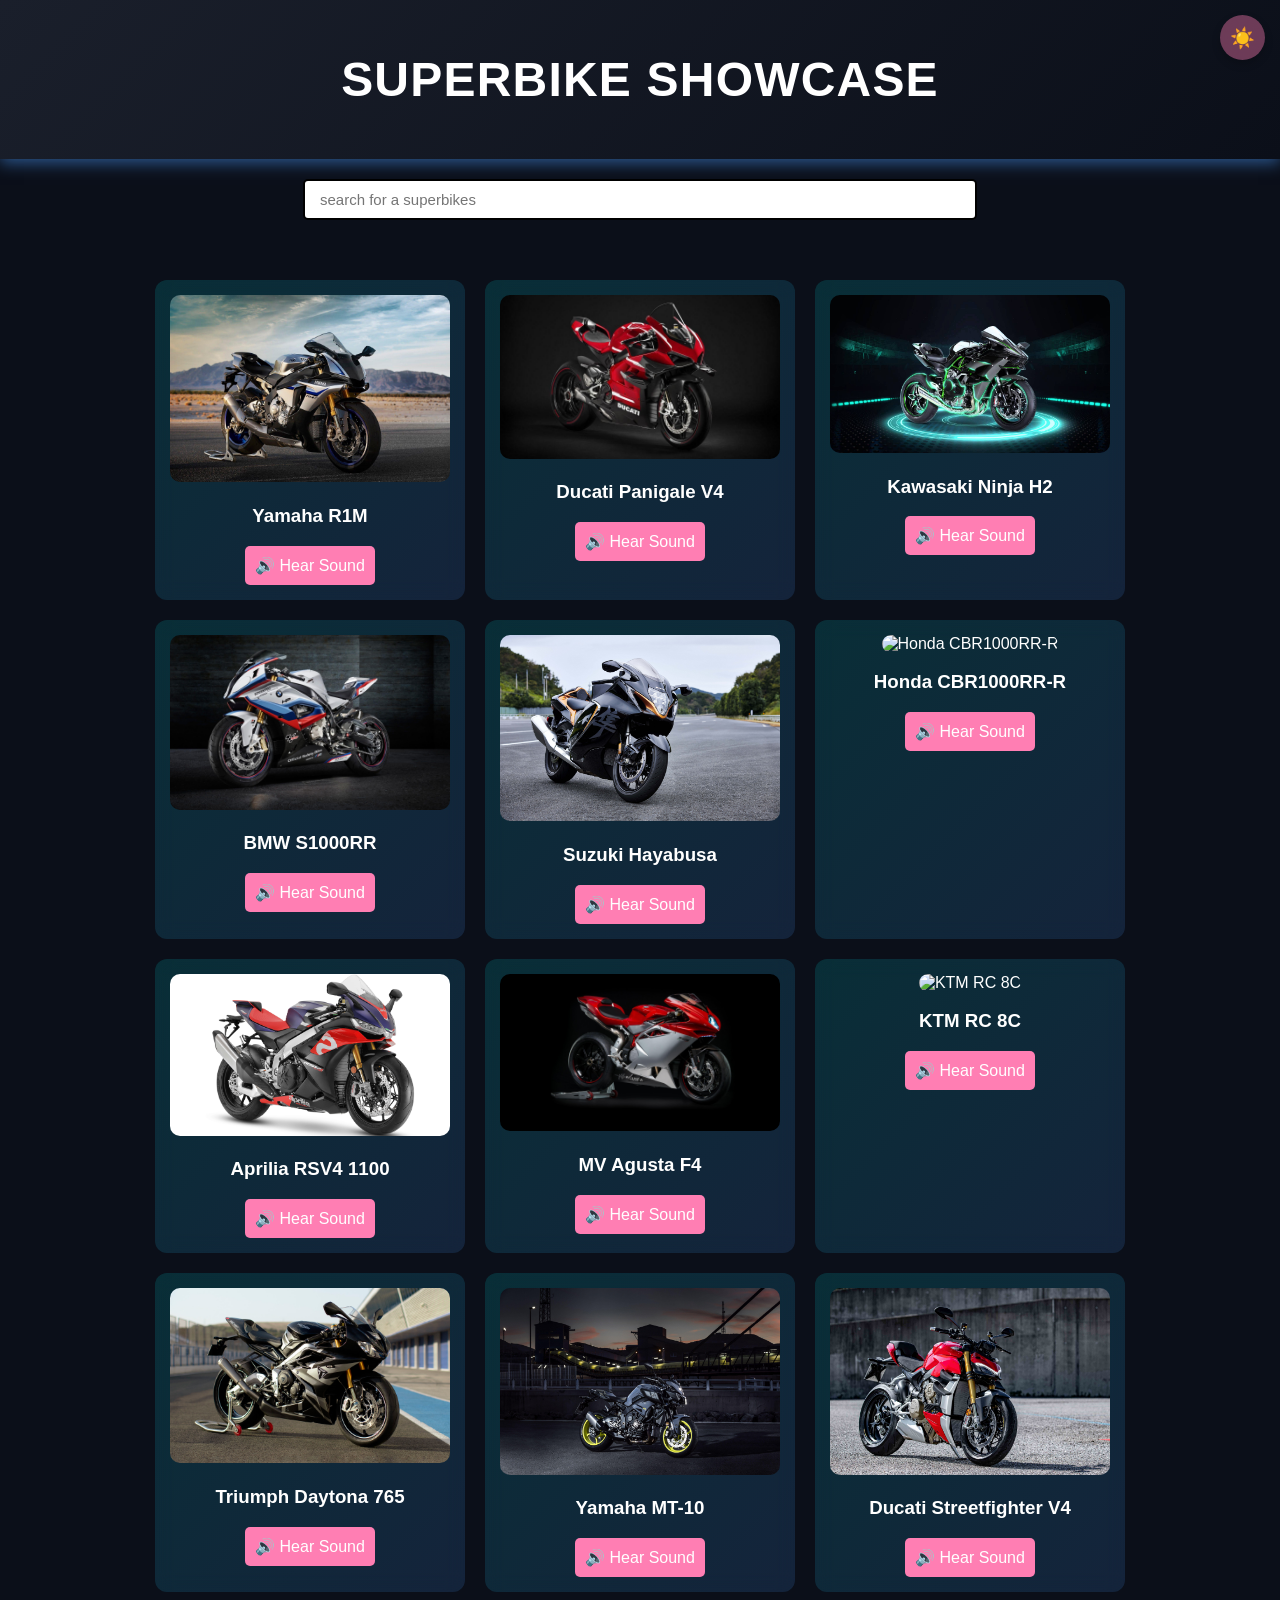
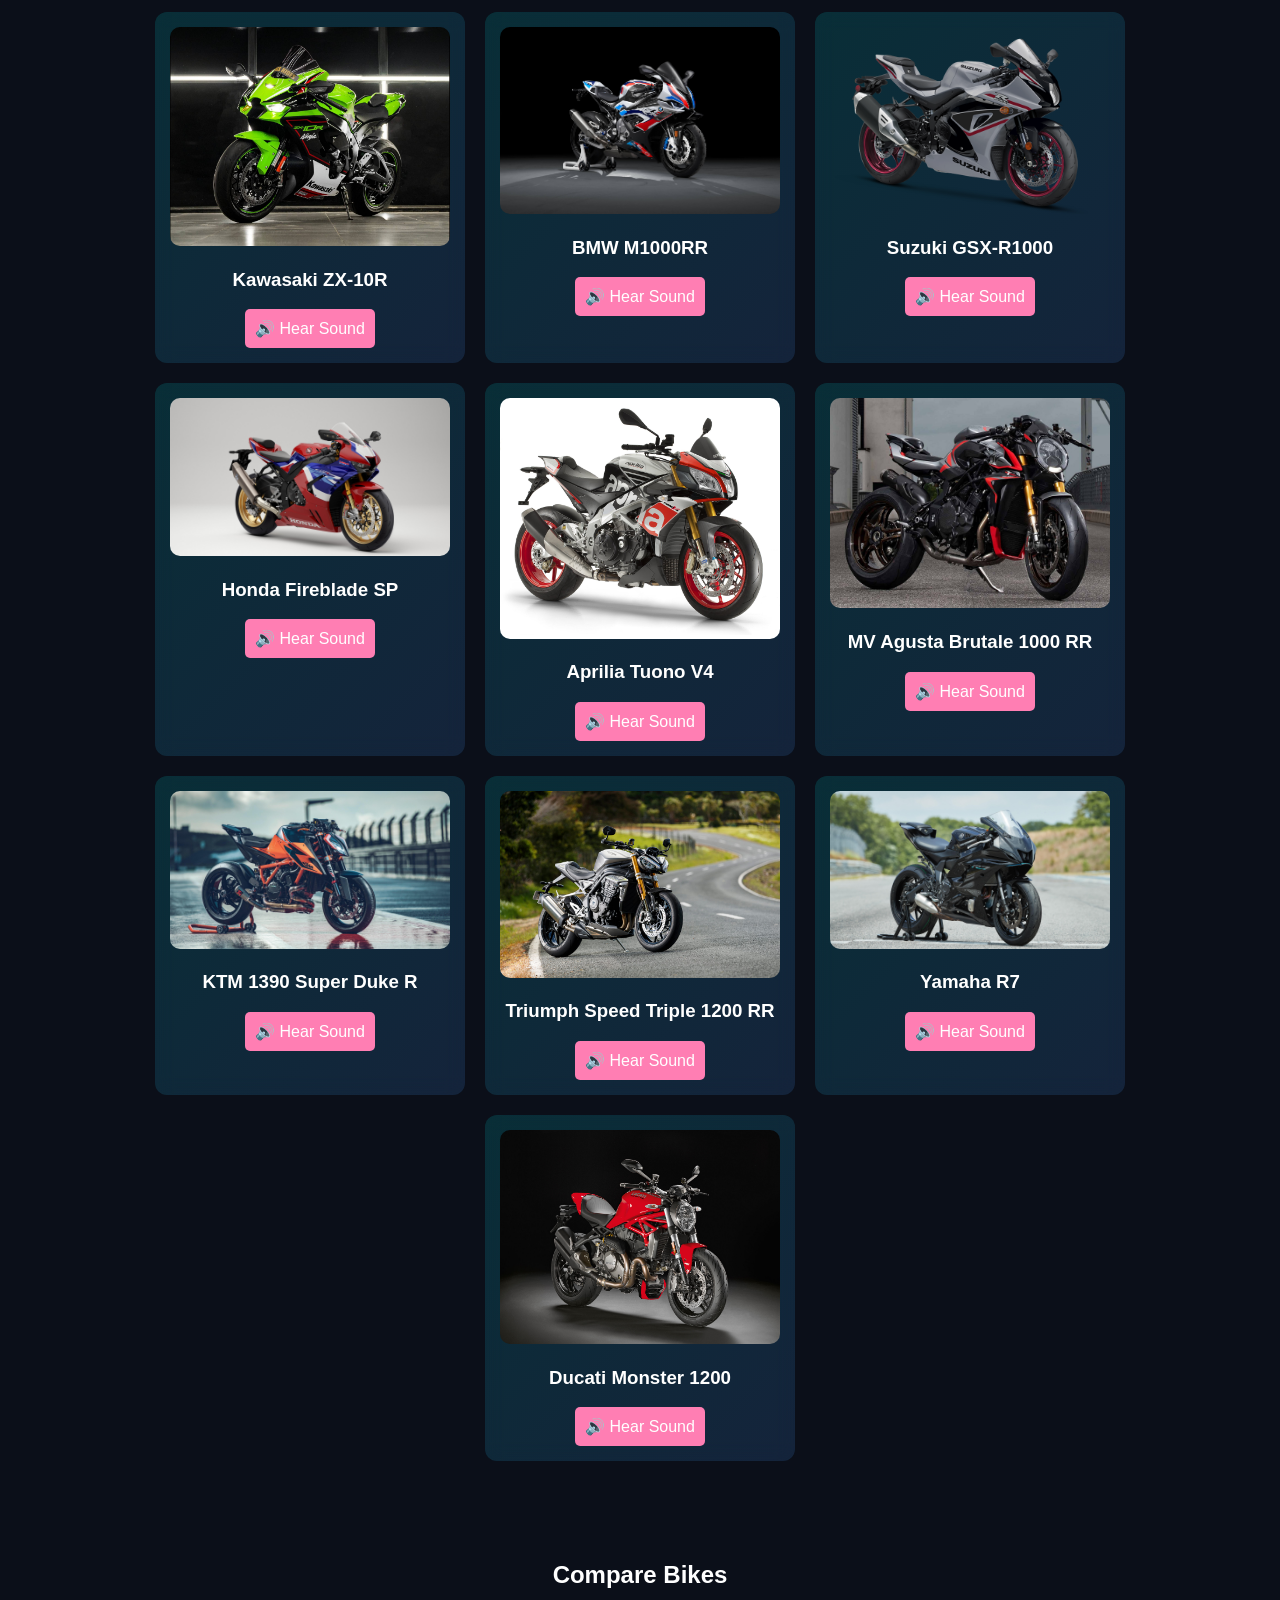
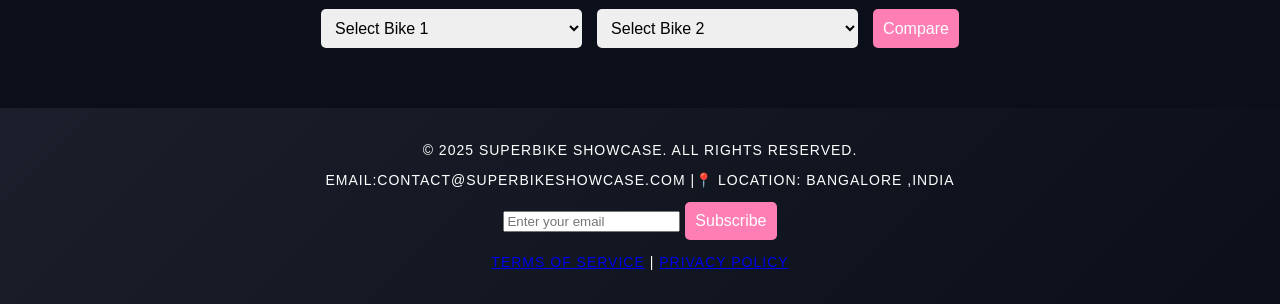
==== index.html @ 5e9577c3 "Rename port.html to index.html" ====
<!DOCTYPE html>
<html lang="en">

<head>
    <meta charset="UTF-8" />
    <meta name="viewport" content="width=device-width, initial-scale=1.0" />
    <title>Superbike Showcase</title>
    <link rel="stylesheet" href="port.css" />
</head>

<body>
    <header>
        <h1>Superbike Showcase</h1>
        <button id="theme-toggle">☀️</button>
        <!-- <button id="theme-toggle">Toggle Theme</button> -->
    </header>
    <section class="search-bar">
        <input type="text" id="searchInput" placeholder="search for a superbikes" onkeyup="searchBikes()">
    </section>

    <section class="grid">
        <div class="bike-card" onclick="showDetails('Yamaha R1M', '1000cc, 200HP, 299km/h')">
            <img src="R1M.jpg" alt="Yamaha R1" />
            <h3>Yamaha R1M</h3>
            <button onclick="playSound(event, 'sounds/yamaha_r1m_sound.mp3')">🔊 Hear Sound</button>
        </div>

        <div class="bike-card" onclick="showDetails('Ducati Panigale V4', '1103cc, 214HP, 310km/h')">
            <img src="V4.jpg" alt="Ducati Panigale V4" />
            <h3>Ducati Panigale V4</h3>
            <button onclick="playSound(event, 'sounds/Ducati Panigale V4 Sound.mp3')">🔊 Hear Sound</button>
        </div>
        
        <div class="bike-card" onclick="showDetails('Kawasaki Ninja H2', '998cc, 231HP, 337km/h')">
            <img src="H2.jpg" alt="Kawasaki Ninja H2" />
            <h3>Kawasaki Ninja H2</h3>
            <button onclick="playSound(event, 'sounds/Ninja H2 Cold Start.mp3')">🔊 Hear Sound</button>
        </div>
        
        <div class="bike-card" onclick="showDetails('BMW S1000RR', '999cc, 205HP, 303km/h')">
            <img src="s1000rr.jpg" alt="BMW S1000RR" />
            <h3>BMW S1000RR</h3>
            <button onclick="playSound(event, 'sounds/s1000rr.mp3')">🔊 Hear Sound</button>
        </div>
        
        <div class="bike-card" onclick="showDetails('Suzuki Hayabusa', '1340cc, 187HP, 312km/h')">
            <img src="BUSA.jpg" alt="Suzuki Hayabusa" />
            <h3>Suzuki Hayabusa</h3>
            <button onclick="playSound(event, 'sounds/hayabusa_roli.mp3')">🔊 Hear Sound</button>
        </div>

        <!-- Additional Superbikes -->
        <div class="bike-card" onclick="showDetails('Honda CBR1000RR-R', '999cc, 217HP, 299km/h')">
            <img src="Honda CBR1000RR-R.jpg" alt="Honda CBR1000RR-R" />
            <h3>Honda CBR1000RR-R</h3>
            <button onclick="playSound(event, 'sounds/CBR1000RRR.mp3')">🔊 Hear Sound</button>
        </div>
        
        <div class="bike-card" onclick="showDetails('Aprilia RSV4 1100', '1099cc, 217HP, 305km/h')">
            <img src="Aprilia RSV4 1100.jpg" alt="Aprilia RSV4 1100" />
            <h3>Aprilia RSV4 1100</h3>
            <button onclick="playSound(event, 'sounds/RSV4.mp3')">🔊 Hear Sound</button>
        </div>
        
        <div class="bike-card" onclick="showDetails('MV Agusta F4', '998cc, 212HP, 312km/h')">
            <img src="MV Agusta F4.jpg" alt="MV Agusta F4" />
            <h3>MV Agusta F4</h3>
            <button onclick="playSound(event, 'sounds/MV AGUSTA F4.mp3')">🔊 Hear Sound</button>
        </div>
        
        <div class="bike-card" onclick="showDetails('KTM RC 8C', '889cc, 135HP, 290km/h')">
            <img src="KTM RC 8C.jpg" alt="KTM RC 8C" />
            <h3>KTM RC 8C</h3>
            <button onclick="playSound(event, 'sounds/RC 8c.mp3')">🔊 Hear Sound</button>
        </div>
        
        <div class="bike-card" onclick="showDetails('Triumph Daytona 765', '765cc, 130HP, 265km/h')">
            <img src="Triumph Daytona 765.jpg" alt="Triumph Daytona 765" />
            <h3>Triumph Daytona 765</h3>
            <button onclick="playSound(event, 'sounds/daytona.mp3')">🔊 Hear Sound</button>
        </div>
        
        <div class="bike-card" onclick="showDetails('Yamaha MT-10', '998cc, 160HP, 245km/h')">
            <img src="Yamaha MT-10.jpg" alt="Yamaha MT-10" />
            <h3>Yamaha MT-10</h3>
            <button onclick="playSound(event, 'sounds/MT10.mp3')">🔊 Hear Sound</button>
        </div>
        
        <div class="bike-card" onclick="showDetails('Ducati Streetfighter V4', '1103cc, 208HP, 299km/h')">
            <img src="Ducati Streetfighter V4.jpg" alt="Ducati Streetfighter V4" />
            <h3>Ducati Streetfighter V4</h3>
            <button onclick="playSound(event, 'sounds/Ducati v4.mp3')">🔊 Hear Sound</button>
        </div>
        
        <div class="bike-card" onclick="showDetails('Kawasaki ZX-10R', '998cc, 203HP, 299km/h')">
            <img src="Kawasaki ZX-10R.jpg" alt="Kawasaki ZX-10R" />
            <h3>Kawasaki ZX-10R</h3>
            <button onclick="playSound(event, 'sounds/zx10r.mp3')">🔊 Hear Sound</button>
        </div>
        
        <div class="bike-card" onclick="showDetails('BMW M1000RR', '999cc, 212HP, 306km/h')">
            <img src="BMW M1000RR.jpg" alt="BMW M1000RR" />
            <h3>BMW M1000RR</h3>
            <button onclick="playSound(event, 'sounds/M1000rr.mp3')">🔊 Hear Sound</button>
        </div>
        
        <div class="bike-card" onclick="showDetails('Suzuki GSX-R1000', '999cc, 199HP, 300km/h')">
            <img src="Suzuki GSX-R1000.jpg" alt="Suzuki GSX-R1000" />
            <h3>Suzuki GSX-R1000</h3>
            <button onclick="playSound(event, 'sounds/GSXR-1000.mp3')">🔊 Hear Sound</button>
        </div>
        
        <div class="bike-card" onclick="showDetails('Honda Fireblade SP', '999cc, 214HP, 299km/h')">
            <img src="Honda Fireblade SP.jpg" alt="Honda Fireblade SP" />
            <h3>Honda Fireblade SP</h3>
            <button onclick="playSound(event, 'sounds/Sp.mp3')">🔊 Hear Sound</button>
        </div>
        
        <div class="bike-card" onclick="showDetails('Aprilia Tuono V4', '1077cc, 175HP, 280km/h')">
            <img src="Aprilia Tuono V4.jpg" alt="Aprilia Tuono V4" />
            <h3>Aprilia Tuono V4</h3>
            <button onclick="playSound(event, 'sounds/tuono v4.mp3')">🔊 Hear Sound</button>
        </div>
        
        <div class="bike-card" onclick="showDetails('MV Agusta Brutale 1000 RR', '998cc, 208HP, 305km/h')">
            <img src="MV Agusta Brutale 1000 RR.jpg" alt="MV Agusta Brutale 1000 RR" />
            <h3>MV Agusta Brutale 1000 RR</h3>
            <button onclick="playSound(event, 'sounds/MV Agusta Brutale 1000RR.mp3')">🔊 Hear Sound</button>
        </div>
        
        <div class="bike-card" onclick="showDetails('KTM 1390 Super Duke R', '1301cc, 180HP, 289km/h')">
            <img src="KTM 1290 Super Duke R.jpg" alt="KTM 1290 Super Duke R" />
            <h3>KTM 1390 Super Duke R</h3>
            <button onclick="playSound(event, 'sounds/super Duke 1390.mp3')">🔊 Hear Sound</button>
        </div>
        
        <div class="bike-card" onclick="showDetails('Triumph Speed Triple 1200 RR', '1160cc, 178HP, 270km/h')">
            <img src="Triumph Speed Triple 1200 RR.jpg" alt="Triumph Speed Triple 1200 RR" />
            <h3>Triumph Speed Triple 1200 RR</h3>
            <button onclick="playSound(event, 'sounds/1200RR.mp3')">🔊 Hear Sound</button>
        </div>
        
        <div class="bike-card" onclick="showDetails('Yamaha R7', '689cc, 73HP, 220km/h')">
            <img src="Yamaha R7.jpg" alt="Yamaha R7" />
            <h3>Yamaha R7</h3>
            <button onclick="playSound(event, 'sounds/R7.mp3')">🔊 Hear Sound</button>
        </div>
        
        <div class="bike-card" onclick="showDetails('Ducati Monster 1200', '1198cc, 147HP, 255km/h')">
            <img src="Ducati Monster 1200.jpg" alt="Ducati Monster 1200" />
            <h3>Ducati Monster 1200</h3>
            <button onclick="playSound(event, 'sounds/Ducati Monster 1200 R.mp3')">🔊 Hear Sound</button>
        </div>
    </section>

    <!-- Bike Details Modal -->
    <div id="bike-details" class="bike-details">
        <div class="modal-content">
            <span class="close-btn" onclick="closeDetails()">✖</span>
            <h2 id="bike-name"></h2>
            <img id="bike-img" src="" alt="Bike Image" />
            <p id="bike-specs"></p>
            <p id="bike-desc"></p>
            <div id="bike-link"></div> <!-- Link appears here -->
        </div>
    </div>

    <!-- Bike Comparison Section -->
    
<section class="comparison-section">
    <h2>Compare Bikes</h2>

    <div class="comparison-container">
        <select id="bike1">
            <option value="">Select Bike 1</option>
        </select>

        <select id="bike2">
            <option value="">Select Bike 2</option>
        </select>

        <button onclick="compareBikes()">Compare</button>
    </div>

    <div id="comparison-result" class="comparison-table">
        <!-- Comparison results will appear here -->
    </div>
</section>



    
    <footer>
        <p>&copy; 2025 Superbike Showcase. All rights reserved.</p>
        <p>Email:contact@superbikeshowcase.com |📍 Location: Bangalore ,INDIA</p>

        <!-- <div class="social-icons">
            <a href="https://facebook.com" target="_blank">Facebook</a> |
            <a href="https://instagram.com" target="_blank">Instagram</a> |
            <a href="https://twitter.com" target="_blank">Twitter</a>
        </div> -->

        <form>
            <input type="email" placeholder="Enter your email" required>
            <button type="submit">Subscribe</button>
        </form>
    
        <p><a href="terms.html">Terms of Service</a> | <a href="privacy.html">Privacy Policy</a></p>

        
    
    </footer>

    <script src="port.js"></script>
</body>

</html>
---- port.css ----
/* Default Dark Mode */
body {
    font-family: 'Inter', sans-serif;
    text-align: center;
    margin: 0;
    padding: 0;
    background: #0B0F19;
    color: white;
    transition: background 0.3s, color 0.3s;
}

/* Header */
header {
    padding: 20px;
    background: linear-gradient(135deg, #1A1F2B, #0B0F19);
    box-shadow: 0 4px 15px rgba(76, 158, 255, 0.5);
    font-size: 24px;
    font-weight: bold;
    text-transform: uppercase;
    letter-spacing: 1.2px;
}

/* Superbike Grid */
.grid {
    display: flex;
    justify-content: center;
    flex-wrap: wrap;
    gap: 20px;
    padding: 40px;
}

/* Superbike Cards */
.bike-card {
    width: 280px;
    padding: 15px;
    background: linear-gradient(135deg, rgba(0, 230, 230, 0.15), rgba(76, 158, 255, 0.15));
    border-radius: 12px;
    transition: transform 0.3s, box-shadow 0.3s;
    cursor: pointer;
    text-align: center;
    backdrop-filter: blur(10px);
    color: white;
}

.bike-card:hover {
    transform: scale(1.1);
    box-shadow: 0 10px 20px rgba(0, 230, 230, 0.5);
}

.bike-card img {
    width: 100%;
    border-radius: 10px;
    transition: transform 0.3s;
}

.bike-card:hover img {
    transform: scale(1.05);
}

/* Bike Details Modal */
.bike-details {
    display: none;
    position: fixed;
    top: 0;
    left: 0;
    width: 100%;
    height: 100%;
    background: rgba(0, 0, 0, 0.8);
    backdrop-filter: blur(15px);
    justify-content: center;
    align-items: center;
    animation: fadeIn 0.3s ease-in-out;
}

.bike-details.show {
    display: flex;
}

.modal-content {
    background: linear-gradient(135deg, rgba(76, 158, 255, 0.9), rgba(255, 126, 179, 0.9));
    padding: 25px;
    border-radius: 12px;
    box-shadow: 0 10px 30px rgba(0, 230, 230, 0.7);
    text-align: center;
    max-width: 500px;
    width: 90%;
    color: white;
    animation: slideUp 0.4s ease-in-out;
}

.bike-details img {
    width: 300px;
    border-radius: 10px;
    margin: 20px 0;
}

/* Close Button */
.close-btn {
    position: absolute;
    top: 20px;
    right: 25px;
    font-size: 30px;
    cursor: pointer;
    color: rgb(218, 13, 13);
    background: rgba(255, 255, 255, 0.2);
    padding: 5px 10px;
    border-radius: 50%;
    transition: background 0.3s ease;
}

.close-btn:hover {
    background: #FF7EB3;
    color: black;
}

/* Light Mode */
.light-mode {
    background: #F8F9FA;
    color: black;
}

.light-mode header {
    background: linear-gradient(135deg, #F8F9FA, #DCE1E8);
    color: #004466;
}

.light-mode .bike-card {
    background: linear-gradient(135deg, rgba(0, 110, 255, 0.15), rgba(255, 126, 179, 0.15));
    color: black;
}

.light-mode .bike-details {
    background: rgba(255, 255, 255, 0.9);
    color: black;
}

/* Theme Toggle Button */
#theme-toggle {
    position: fixed;
    top: 15px;
    right: 15px;
    width: 45px;
    height: 45px;
    display: flex;
    align-items: center;
    justify-content: center;
    font-size: 20px;
    border: none;
    border-radius: 50%;
    background: rgba(255, 126, 179, 0.4);
    color: white;
    transition: all 0.3s ease-in-out;
    box-shadow: 0 4px 8px rgba(0, 0, 0, 0.2);
    backdrop-filter: blur(10px);
    cursor: pointer;
}

#theme-toggle:hover {
    transform: scale(1.1);
    background: rgba(255, 126, 179, 0.7);
}

/* Light Mode Toggle */
.light-mode #theme-toggle {
    background: rgba(76, 158, 255, 0.4);
    color: black;
}

.light-mode #theme-toggle:hover {
    background: rgba(76, 158, 255, 0.7);
}

/* Footer */
footer {
    padding: 20px;
    background: linear-gradient(135deg, #1A1F2B, #0B0F19);
    font-size: 14px;
    letter-spacing: 1px;
    text-transform: uppercase;
}

.light-mode footer {
    background: #DCE1E8;
    color: #004466;
}

/* Animations */
@keyframes fadeIn {
    from {
        opacity: 0;
    }
    to {
        opacity: 1;
    }
}

@keyframes slideUp {
    from {
        transform: translateY(50px);
        opacity: 0;
    }
    to {
        transform: translateY(0);
        opacity: 1;
    }
}

/* Comparison Section */
.comparison-section {
    text-align: center;
    padding: 40px;
}

.comparison-container {
    display: flex;
    justify-content: center;
    gap: 15px;
    margin-bottom: 20px;
}

select, button {
    padding: 10px;
    font-size: 16px;
    border-radius: 5px;
    border: none;
}

button {
    background-color: #ff7eb3;
    color: white;
    cursor: pointer;
}

button:hover {
    background-color: #ff4d88;
}

.comparison-table {
    display: none;
    margin-top: 20px;
    border-collapse: collapse;
    width: 80%;
    margin: 0 auto;
}

.comparison-table table {
    width: 100%;
    border-collapse: collapse;
}

.comparison-table th, .comparison-table td {
    padding: 12px;
    border: 1px solid #ddd;
}

.comparison-table th {
    background-color: #1a1f2b;
    color: white;
}

/* style of search bar */
.search-bar{
    text-align: center;
    margin: 20px 0;
}

.search-bar input{
    width: 50%;
    padding: 10px 15px;
    font-size: 15px;
    border: 2px solid;
    border-radius: 5px;
}
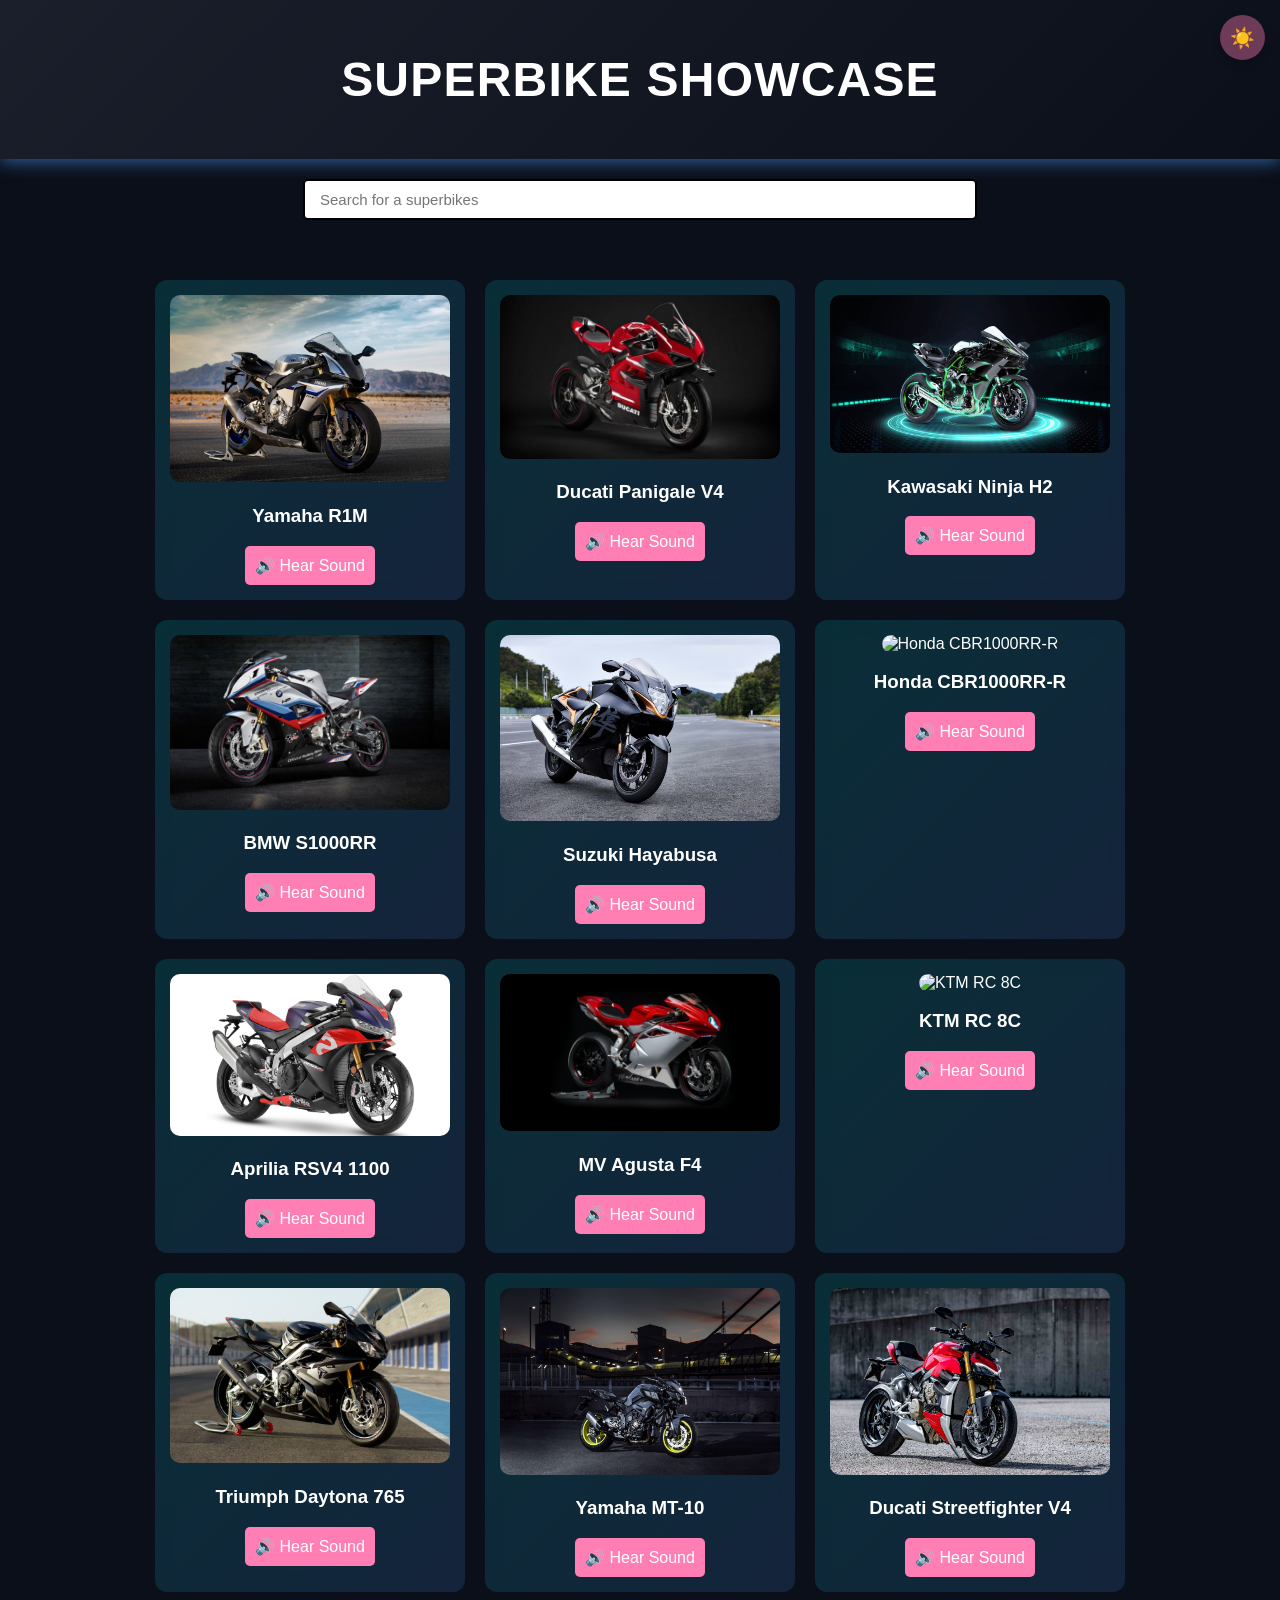
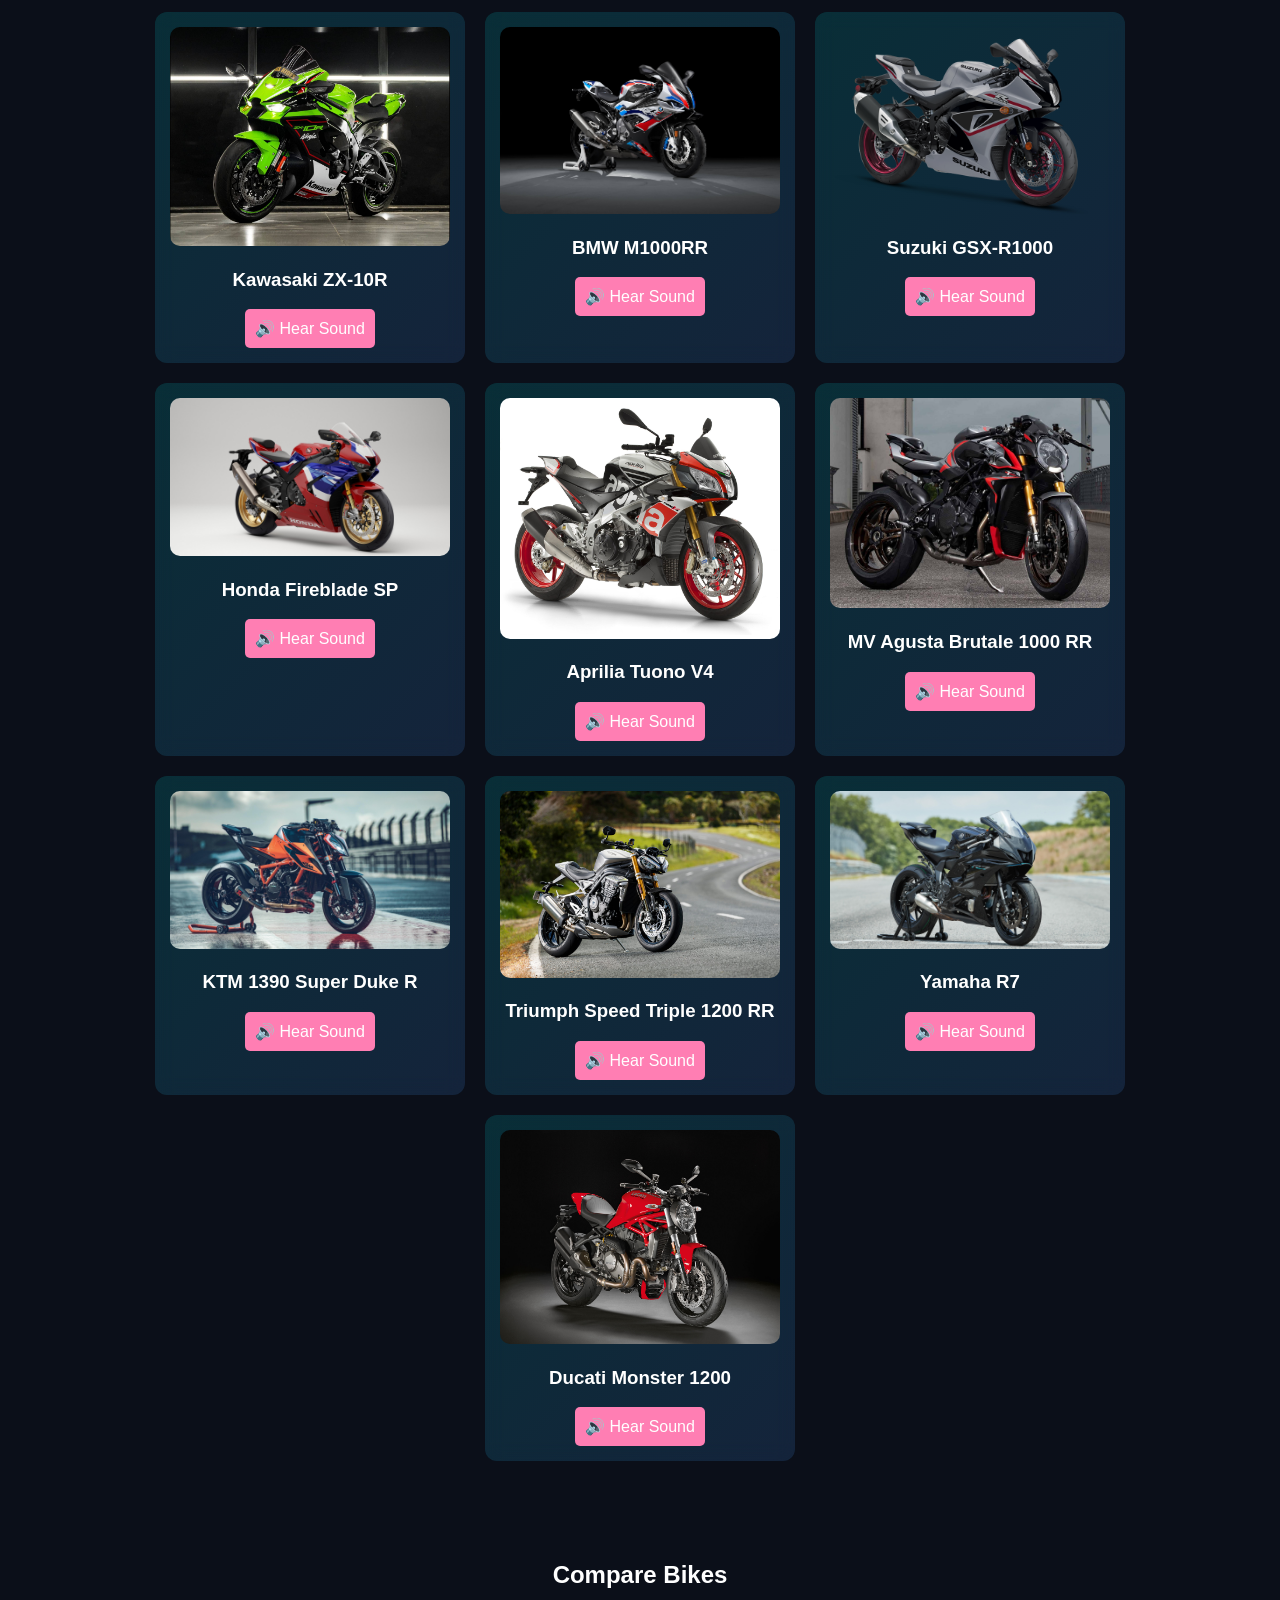
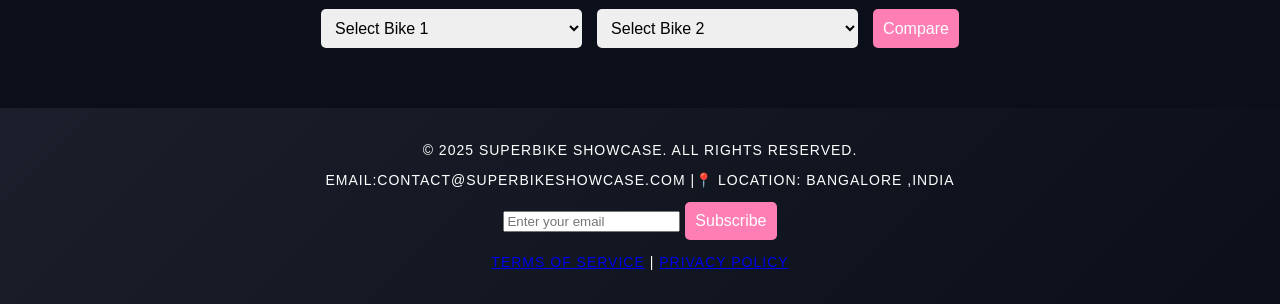
==== commit 6d6417a0: "change casing" ====
--- a/index.html
+++ b/index.html
@@ -15,7 +15,7 @@
         <!-- <button id="theme-toggle">Toggle Theme</button> -->
     </header>
     <section class="search-bar">
-        <input type="text" id="searchInput" placeholder="search for a superbikes" onkeyup="searchBikes()">
+        <input type="text" id="searchInput" placeholder="Search for a superbikes" onkeyup="searchBikes()">
     </section>
 
     <section class="grid">
